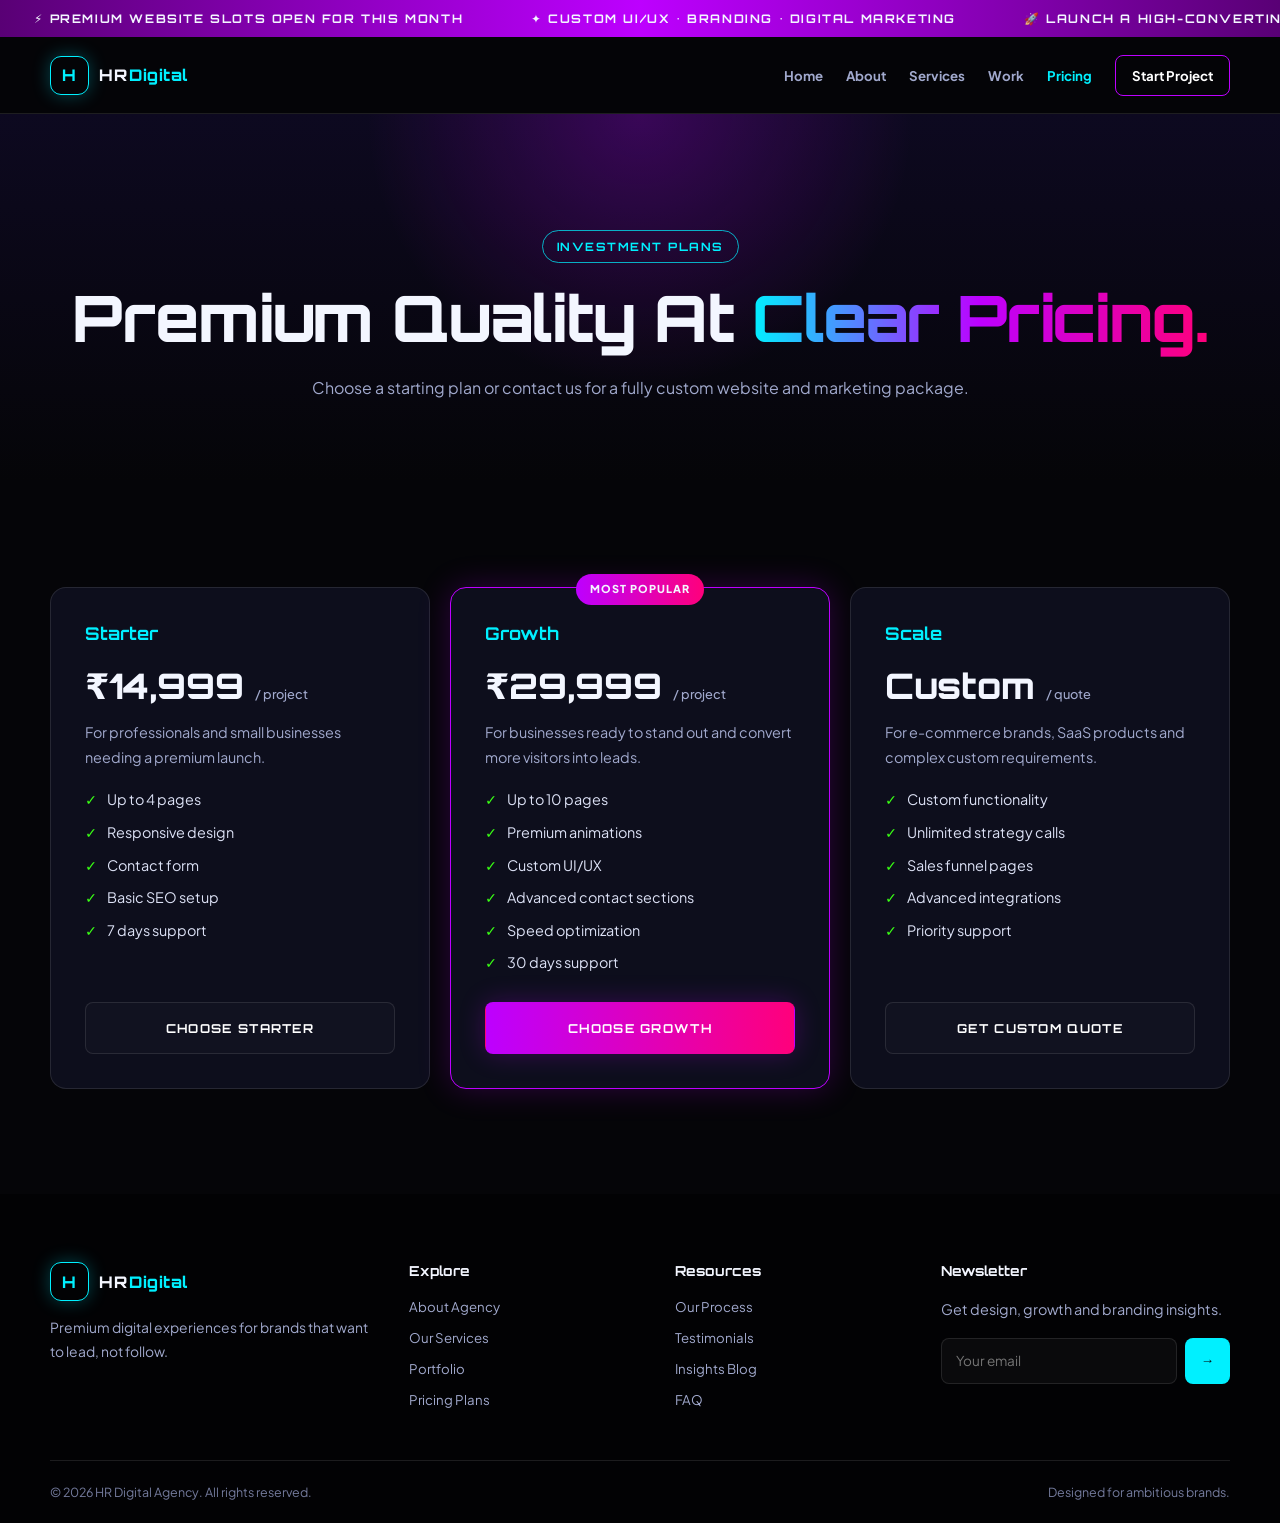
==== pricing.html @ e596157b "Add files via upload" ====
<!DOCTYPE html><html lang="en"><head><meta charset="UTF-8"><meta name="viewport" content="width=device-width, initial-scale=1.0"><meta name="description" content="HR Digital — Premium website creator and digital marketing agency."><title>Pricing — HR Digital</title><link rel="icon" href="favicon.svg" type="image/svg+xml"><link rel="stylesheet" href="style.css"></head><body><div class="scarcity-ticker"><div class="ticker-wrap"><div class="ticker-item">⚡ Premium website slots open for this month</div><div class="ticker-item">✦ Custom UI/UX • Branding • Digital Marketing</div><div class="ticker-item">🚀 Launch a high-converting digital presence</div><div class="ticker-item">⚡ Premium website slots open for this month</div><div class="ticker-item">✦ Custom UI/UX • Branding • Digital Marketing</div><div class="ticker-item">🚀 Launch a high-converting digital presence</div></div></div><header class="site-header"><div class="container navbar"><a href="index.html" class="logo"><span class="logo-mark">H</span>HR<span>Digital</span></a><button class="menu-toggle" aria-label="Open Menu">☰</button><ul class="nav-links"><li><a href="index.html">Home</a></li><li><a href="about.html">About</a></li><li><a href="services.html">Services</a></li><li><a href="portfolio.html">Work</a></li><li><a href="pricing.html">Pricing</a></li><li><a class="nav-cta" href="contact.html">Start Project</a></li></ul></div></header><main><section class="page-hero"><div class="container"><span class="eyebrow">Investment Plans</span><h1>Premium Quality At <span class="gradient-text">Clear Pricing.</span></h1><p>Choose a starting plan or contact us for a fully custom website and marketing package.</p></div></section><section class="section"><div class="container"><div class="pricing-grid"><article class="price-card reveal"><h3 class="plan-name">Starter</h3><div class="plan-price">₹14,999 <small>/ project</small></div><p class="plan-desc">For professionals and small businesses needing a premium launch.</p><ul class="plan-features"><li>Up to 4 pages</li><li>Responsive design</li><li>Contact form</li><li>Basic SEO setup</li><li>7 days support</li></ul><a href="contact.html" class="btn-outline">Choose Starter</a></article><article class="price-card featured reveal"><span class="popular-label">MOST POPULAR</span><h3 class="plan-name">Growth</h3><div class="plan-price">₹29,999 <small>/ project</small></div><p class="plan-desc">For businesses ready to stand out and convert more visitors into leads.</p><ul class="plan-features"><li>Up to 10 pages</li><li>Premium animations</li><li>Custom UI/UX</li><li>Advanced contact sections</li><li>Speed optimization</li><li>30 days support</li></ul><a href="contact.html" class="btn-neon btn-purple">Choose Growth</a></article><article class="price-card reveal"><h3 class="plan-name">Scale</h3><div class="plan-price">Custom <small>/ quote</small></div><p class="plan-desc">For e-commerce brands, SaaS products and complex custom requirements.</p><ul class="plan-features"><li>Custom functionality</li><li>Unlimited strategy calls</li><li>Sales funnel pages</li><li>Advanced integrations</li><li>Priority support</li></ul><a href="contact.html" class="btn-outline">Get Custom Quote</a></article></div></div></section></main><footer class="footer-agency"><div class="container"><div class="footer-grid"><div class="footer-brand"><a href="index.html" class="logo"><span class="logo-mark">H</span>HR<span>Digital</span></a><p>Premium digital experiences for brands that want to lead, not follow.</p></div><div><h4 class="footer-title">Explore</h4><ul class="footer-links"><li><a href="about.html">About Agency</a></li><li><a href="services.html">Our Services</a></li><li><a href="portfolio.html">Portfolio</a></li><li><a href="pricing.html">Pricing Plans</a></li></ul></div><div><h4 class="footer-title">Resources</h4><ul class="footer-links"><li><a href="process.html">Our Process</a></li><li><a href="testimonials.html">Testimonials</a></li><li><a href="blog.html">Insights Blog</a></li><li><a href="faq.html">FAQ</a></li></ul></div><div><h4 class="footer-title">Newsletter</h4><p class="card-text">Get design, growth and branding insights.</p><form class="footer-newsletter"><input type="email" name="newsletter-email" placeholder="Your email" aria-label="Your email" required><button type="submit">→</button></form></div></div><div class="footer-bottom"><span>© 2026 HR Digital Agency. All rights reserved.</span><span>Designed for ambitious brands.</span></div></div></footer><script src="script.js"></script></body></html>
---- style.css ----
@import url("https://fonts.googleapis.com/css2?family=Orbitron:wght@500;600;700;800;900&family=Plus+Jakarta+Sans:wght@400;500;600;700;800&display=swap");
:root{--bg:#050508;--deep:#080812;--card:#0d0e1c;--blue:#00f0ff;--purple:#bd00ff;--lime:#39ff14;--pink:#ff007b;--text:#f3f6ff;--muted:#a1a9cd;--border:rgba(255,255,255,.1);--display:"Orbitron",system-ui,sans-serif;--body:"Plus Jakarta Sans",system-ui,-apple-system,"Segoe UI",sans-serif}
*{box-sizing:border-box;margin:0;padding:0}
html{scroll-behavior:smooth}
body{background:var(--bg);color:var(--text);font-family:var(--body);line-height:1.5;overflow-x:hidden}
a{color:inherit;text-decoration:none}
img{max-width:100%;display:block}
.container{width:min(1180px,calc(100% - 40px));margin:auto}
:focus-visible{outline:2px solid var(--blue);outline-offset:3px}

/* Ticker */
.scarcity-ticker{overflow:hidden;padding:11px 0;background:linear-gradient(90deg,#590075,var(--purple),#590075);white-space:nowrap}
.ticker-wrap{display:flex;width:max-content;animation:marquee 28s linear infinite}
.ticker-item{padding:0 34px;font:700 .74rem var(--display);letter-spacing:1.6px;text-transform:uppercase}
@keyframes marquee{to{transform:translateX(-50%)}}

/* Header */
.site-header{position:sticky;top:0;z-index:99;border-bottom:1px solid var(--border);background:rgba(5,5,8,.9);backdrop-filter:blur(16px)}
.navbar{min-height:76px;display:flex;align-items:center;justify-content:space-between;gap:25px}
.logo{display:flex;align-items:center;gap:10px;font:800 1rem var(--display);letter-spacing:.5px}
.logo-mark{display:grid;place-items:center;width:39px;height:39px;border:1px solid var(--blue);border-radius:11px;color:var(--blue);box-shadow:0 0 18px rgba(0,240,255,.28)}
.logo>span:last-child{color:var(--blue);margin-left:-8px}
.nav-links{display:flex;align-items:center;gap:23px;list-style:none}
.nav-links a{color:var(--muted);font-size:.83rem;font-weight:700;transition:color .2s}
.nav-links a:hover,.nav-links a.active{color:var(--blue)}
.nav-links a.nav-cta{padding:11px 16px;border:1px solid var(--purple);border-radius:8px;color:#fff}
.nav-links a.nav-cta:hover{background:var(--purple);color:#fff}
.menu-toggle{display:none;border:0;background:transparent;color:#fff;font-size:1.6rem;cursor:pointer}

/* Buttons */
.btn-neon,.btn-outline{display:inline-flex;align-items:center;justify-content:center;min-height:52px;padding:14px 24px;border:1px solid transparent;border-radius:8px;font:700 .77rem var(--display);letter-spacing:1.3px;text-transform:uppercase;transition:.3s;cursor:pointer;text-align:center}
.btn-neon:hover,.btn-outline:hover{transform:translateY(-4px)}
.btn-neon{color:#061014;background:linear-gradient(90deg,var(--blue),#7ff8ff);box-shadow:0 0 27px rgba(0,240,255,.24)}
.btn-neon.btn-purple{color:#fff;background:linear-gradient(90deg,var(--purple),var(--pink));box-shadow:0 0 27px rgba(189,0,255,.24)}
.btn-outline{border-color:var(--border);color:#fff;background:rgba(255,255,255,.02)}
.btn-outline:hover{border-color:var(--blue);color:var(--blue)}
.gradient-text{background:linear-gradient(90deg,var(--blue),var(--purple),var(--pink));-webkit-background-clip:text;background-clip:text;-webkit-text-fill-color:transparent;color:transparent}

/* Hero */
.hero{position:relative;display:grid;min-height:calc(100vh - 120px);place-items:center;overflow:hidden;text-align:center;background:radial-gradient(circle at 50% 30%,rgba(104,16,169,.3),transparent 30%),radial-gradient(circle at 10% 90%,rgba(0,240,255,.11),transparent 28%),var(--bg)}
.hero:before{position:absolute;inset:-20%;content:"";background-image:linear-gradient(rgba(0,240,255,.05) 1px,transparent 1px),linear-gradient(90deg,rgba(0,240,255,.05) 1px,transparent 1px);background-size:52px 52px;transform:perspective(700px) rotateX(62deg);animation:grid 17s linear infinite}
@keyframes grid{to{background-position:0 900px}}
.hero-content{position:relative;width:min(980px,calc(100% - 40px));padding:95px 0}
.agency-badge,.eyebrow{display:inline-block;margin-bottom:20px;padding:8px 14px;border:1px solid rgba(0,240,255,.72);border-radius:100px;color:var(--blue);font:700 .72rem var(--display);letter-spacing:1.5px;text-transform:uppercase}
.hero-title,.page-hero h1{margin-bottom:21px;font:800 clamp(2.2rem,7vw,5.2rem)/1.1 var(--display);letter-spacing:-1.5px}
.hero-title span{background:linear-gradient(90deg,var(--blue),var(--purple),var(--pink));-webkit-background-clip:text;background-clip:text;-webkit-text-fill-color:transparent}
.hero-subtitle{max-width:730px;margin:0 auto 34px;color:var(--muted);font-size:1.06rem;line-height:1.8}
.cta-group{display:flex;justify-content:center;flex-wrap:wrap;gap:14px}
.hero-trust{display:flex;justify-content:center;flex-wrap:wrap;gap:20px;margin-top:44px;color:#bac2e4;font-size:.81rem}
.hero-trust span:before{content:"✦";margin-right:8px;color:var(--lime)}

/* Sections */
.section{padding:105px 0}
.section-dark{background:linear-gradient(180deg,var(--bg),var(--deep))}
.section-header{max-width:760px;margin:0 auto 52px;text-align:center}
.section-header h2{margin-bottom:15px;font:800 clamp(1.8rem,4vw,3.1rem)/1.15 var(--display);letter-spacing:-1px}
.section-desc{color:var(--muted);line-height:1.75}
.page-hero{padding:116px 0 80px;text-align:center;background:radial-gradient(circle at 50% 0,rgba(189,0,255,.25),transparent 37%),linear-gradient(180deg,#0d0920,var(--bg))}
.page-hero h1{font-size:clamp(2.1rem,6vw,4rem)}
.page-hero p{max-width:720px;margin:auto;color:var(--muted);line-height:1.75}

/* Cards */
.grid-container{display:grid;grid-template-columns:repeat(3,1fr);gap:21px}
.premium-card{padding:29px;border:1px solid var(--border);border-radius:15px;background:linear-gradient(145deg,#111225,#080812);transition:transform .35s,border-color .35s,box-shadow .35s}
.premium-card:hover,.portfolio-card:hover,.blog-card:hover,.testimonial-card:hover{transform:translateY(-8px);border-color:var(--blue);box-shadow:0 0 32px rgba(0,240,255,.17)}
.card-icon{display:grid;place-items:center;width:50px;height:50px;margin-bottom:21px;border:1px solid rgba(0,240,255,.52);border-radius:12px;color:var(--blue);font-size:1.3rem}
.card-badge{display:block;margin-bottom:11px;color:var(--lime);font-size:.71rem;font-weight:800;letter-spacing:1.2px;text-transform:uppercase}
.card-title{margin-bottom:12px;font:700 1.25rem var(--display)}
.card-text{color:var(--muted);font-size:.9rem;line-height:1.7}
.card-link{display:inline-block;margin-top:22px;color:var(--lime);font-size:.82rem;font-weight:800}
.card-link:hover{text-decoration:underline}

/* Stats */
.stats-grid{display:grid;grid-template-columns:repeat(4,1fr);gap:16px}
.stat-card{padding:29px 18px;border:1px solid var(--border);border-radius:13px;text-align:center;background:rgba(255,255,255,.02)}
.stat-number{margin-bottom:8px;color:var(--blue);font:800 2.2rem var(--display)}
.stat-label{color:var(--muted);font-size:.82rem}

/* CTA */
.bottom-cta{padding:74px 0;text-align:center;background:radial-gradient(circle at center,rgba(189,0,255,.3),transparent 45%),#07070e;border-block:1px solid var(--border)}
.bottom-cta h2{margin-bottom:14px;font:800 clamp(1.7rem,4vw,2.9rem)/1.2 var(--display)}
.bottom-cta p{max-width:620px;margin:0 auto 27px;color:var(--muted);line-height:1.7}

/* About */
.about-layout{display:grid;grid-template-columns:1fr 1fr;align-items:center;gap:54px}
.about-visual{position:relative;min-height:410px;border:1px solid var(--border);border-radius:20px;background:radial-gradient(circle at 30% 20%,rgba(0,240,255,.34),transparent 26%),radial-gradient(circle at 70% 70%,rgba(189,0,255,.35),transparent 35%),#0c0d1e}
.about-visual:after{position:absolute;inset:64px;display:grid;place-items:center;content:"HR";border:1px solid rgba(0,240,255,.55);border-radius:18px;font:800 clamp(3.5rem,10vw,6.3rem) var(--display);text-shadow:0 0 30px var(--blue);transform:rotate(7deg)}
.about-content h2{margin-bottom:18px;font:800 clamp(1.8rem,3vw,2.8rem)/1.16 var(--display)}
.about-content p{margin-bottom:17px;color:var(--muted);line-height:1.8}
.check-list{display:grid;gap:12px;margin:25px 0;list-style:none}
.check-list li:before{content:"✓";margin-right:10px;color:var(--lime);font-weight:900}

/* Portfolio */
.portfolio-grid{display:grid;grid-template-columns:repeat(3,1fr);gap:20px}
.portfolio-card{position:relative;min-height:330px;overflow:hidden;border:1px solid var(--border);border-radius:16px;background:radial-gradient(circle at 20% 10%,#ff4e88,transparent 35%),#140a20;transition:transform .35s,border-color .35s,box-shadow .35s}
.portfolio-card:nth-child(2){background:radial-gradient(circle at 70% 30%,#00d9ff,transparent 37%),#06131c}
.portfolio-card:nth-child(3){background:radial-gradient(circle at 50% 80%,#9e3cff,transparent 40%),#10091a}
.portfolio-card:nth-child(4){background:radial-gradient(circle at 30% 30%,#39ff14,transparent 38%),#0c1709}
.portfolio-card:nth-child(5){background:radial-gradient(circle at 60% 20%,#ffc400,transparent 38%),#191306}
.portfolio-card:nth-child(6){background:radial-gradient(circle at 50% 50%,#00f0ff,transparent 32%),#081127}
.portfolio-card:after{position:absolute;inset:0;content:"";background:linear-gradient(180deg,transparent 32%,rgba(0,0,0,.92))}
.portfolio-content{position:absolute;z-index:1;right:24px;bottom:23px;left:24px}
.portfolio-tag{display:inline-block;margin-bottom:8px;color:var(--lime);font-size:.7rem;font-weight:800;letter-spacing:1.2px;text-transform:uppercase}
.portfolio-content h3{margin-bottom:6px;font:700 1.2rem var(--display)}
.portfolio-content p{color:#c6cce6;font-size:.88rem}

/* Pricing */
.pricing-grid{display:grid;grid-template-columns:repeat(3,1fr);gap:20px;align-items:stretch}
.price-card{position:relative;display:flex;flex-direction:column;padding:34px;border:1px solid var(--border);border-radius:16px;background:var(--card)}
.price-card.featured{border-color:var(--purple);box-shadow:0 0 32px rgba(189,0,255,.22);transform:translateY(-13px)}
.popular-label{position:absolute;top:-14px;left:50%;padding:7px 14px;border-radius:99px;background:linear-gradient(90deg,var(--purple),var(--pink));font-size:.68rem;font-weight:800;letter-spacing:1px;transform:translateX(-50%);white-space:nowrap}
.plan-name{color:var(--blue);font:700 1.1rem var(--display)}
.plan-price{margin:19px 0 12px;font:800 2.2rem var(--display)}
.plan-price small{color:var(--muted);font:500 .8rem var(--body)}
.plan-desc{margin-bottom:20px;color:var(--muted);font-size:.9rem;line-height:1.7}
.plan-features{display:grid;gap:11px;margin-bottom:28px;list-style:none;color:#dce1f5;font-size:.9rem}
.plan-features li:before{content:"✓";margin-right:10px;color:var(--lime);font-weight:900}
.price-card .btn-neon,.price-card .btn-outline{margin-top:auto}

/* Process */
.process-layout{display:grid;grid-template-columns:1fr 1.1fr;align-items:start;gap:54px}
.process-content h2{margin-bottom:18px;font:800 clamp(1.8rem,3vw,2.8rem)/1.16 var(--display)}
.process-content p{margin-bottom:26px;color:var(--muted);line-height:1.8}
.process-steps{display:grid;gap:17px}
.process-step{display:grid;grid-template-columns:58px 1fr;gap:16px;padding:20px;border:1px solid var(--border);border-radius:13px;background:rgba(255,255,255,.02)}
.step-number{display:grid;place-items:center;width:49px;height:49px;border-radius:13px;color:var(--blue);background:rgba(0,240,255,.08);font:800 .86rem var(--display)}
.process-step h3{margin-bottom:7px;font:700 .98rem var(--display)}
.process-step p{color:var(--muted);font-size:.9rem;line-height:1.7}

/* Testimonials */
.testimonial-grid{display:grid;grid-template-columns:repeat(3,1fr);gap:21px}
.testimonial-card{padding:29px;border:1px solid var(--border);border-radius:15px;background:linear-gradient(145deg,#111225,#080812);transition:transform .35s,border-color .35s,box-shadow .35s}
.stars{margin-bottom:16px;color:#ffc400;letter-spacing:2px}
.testimonial-text{margin-bottom:24px;color:#dce1f5;font-style:italic;line-height:1.75}
.client{display:flex;align-items:center;gap:12px}
.client-avatar{display:grid;place-items:center;flex:none;width:44px;height:44px;border-radius:50%;color:#061014;background:linear-gradient(135deg,var(--blue),var(--purple));font-weight:800}
.client strong{display:block;font-size:.92rem}
.client span{color:var(--muted);font-size:.78rem}

/* Blog */
.blog-grid{display:grid;grid-template-columns:repeat(3,1fr);gap:21px}
.blog-card{overflow:hidden;border:1px solid var(--border);border-radius:15px;background:var(--card);transition:transform .35s,border-color .35s,box-shadow .35s}
.blog-visual{height:190px;background:linear-gradient(135deg,rgba(0,240,255,.7),rgba(189,0,255,.78))}
.blog-card:nth-child(2) .blog-visual{background:linear-gradient(135deg,#ff007b,#ff9500)}
.blog-card:nth-child(3) .blog-visual{background:linear-gradient(135deg,#39ff14,#00b8ff)}
.blog-content{padding:24px}
.blog-meta{display:block;margin-bottom:12px;color:var(--lime);font-size:.72rem;font-weight:800;letter-spacing:1px;text-transform:uppercase}
.blog-content h3{margin-bottom:12px;font:700 1.05rem/1.45 var(--display)}
.blog-content p{color:var(--muted);font-size:.9rem;line-height:1.7}

/* FAQ */
.faq-wrap{max-width:860px}
.faq-item{overflow:hidden;margin-bottom:14px;border:1px solid var(--border);border-radius:12px;background:var(--card)}
.faq-question{display:flex;width:100%;justify-content:space-between;align-items:center;gap:16px;padding:21px 22px;border:0;color:#fff;background:transparent;font:700 .95rem var(--body);text-align:left;cursor:pointer}
.faq-question span{flex:none;color:var(--blue);font-size:1.4rem;line-height:1;transition:transform .3s}
.faq-answer{display:grid;grid-template-rows:0fr;transition:grid-template-rows .35s}
.faq-answer>div{overflow:hidden}
.faq-answer p{padding:0 22px;color:var(--muted);line-height:1.75}
.faq-item.active .faq-answer{grid-template-rows:1fr}
.faq-item.active .faq-answer p{padding-bottom:22px}
.faq-item.active .faq-question span{transform:rotate(45deg)}

/* Contact */
.contact-layout{display:grid;grid-template-columns:1fr 1.2fr;align-items:start;gap:54px}
.contact-info h2{margin-bottom:18px;font:800 clamp(1.7rem,3vw,2.6rem)/1.2 var(--display)}
.contact-info p{color:var(--muted);line-height:1.8}
.contact-details{display:grid;gap:14px;margin-top:26px}
.contact-detail{padding:16px;border-left:2px solid var(--blue);border-radius:0 9px 9px 0;background:rgba(0,240,255,.04)}
.contact-detail strong{display:block;margin-bottom:4px;font-size:.82rem}
.contact-detail span{color:var(--muted);font-size:.85rem}
.contact-form{padding:33px;border:1px solid var(--border);border-radius:16px;background:linear-gradient(145deg,#111225,#080812)}
.form-grid{display:grid;grid-template-columns:1fr 1fr;gap:15px}
.form-group.full{grid-column:1/-1}
.form-group label{display:block;margin-bottom:8px;color:#dce2fa;font-size:.78rem;font-weight:700}
.form-control{width:100%;padding:14px 15px;border:1px solid var(--border);border-radius:8px;outline:none;color:#fff;background:rgba(255,255,255,.035);font:inherit;font-size:.92rem}
.form-control:focus{border-color:var(--blue);box-shadow:0 0 0 3px rgba(0,240,255,.08)}
.form-control::placeholder{color:#6f7699}
select.form-control option{color:#fff;background:#0d0e1c}
textarea.form-control{min-height:130px;resize:vertical}
.form-status{margin-top:14px;padding:12px 14px;border-radius:8px;font-size:.88rem;line-height:1.5}
.form-status.success{color:#c7ffbc;background:rgba(57,255,20,.11);border:1px solid rgba(57,255,20,.35)}
.form-status.error{color:#ffd0e5;background:rgba(255,0,123,.12);border:1px solid rgba(255,0,123,.35)}

/* Footer */
.footer-agency{padding:68px 0 22px;background:#020204}
.footer-grid{display:grid;grid-template-columns:1.4fr 1fr 1fr 1.25fr;gap:35px;margin-bottom:50px}
.footer-brand p{margin-top:15px;color:var(--muted);font-size:.87rem;line-height:1.7}
.footer-title{margin-bottom:18px;font:700 .86rem var(--display)}
.footer-links{display:grid;gap:11px;list-style:none}
.footer-links li{color:var(--muted);font-size:.83rem}
.footer-links a:hover{color:var(--blue)}
.footer-newsletter{display:flex;gap:8px;margin-top:16px}
.footer-newsletter input{flex:1;min-width:0;padding:12px 14px;border:1px solid var(--border);border-radius:8px;outline:none;color:#fff;background:rgba(255,255,255,.035);font:inherit;font-size:.85rem}
.footer-newsletter input:focus{border-color:var(--blue)}
.footer-newsletter button{padding:0 16px;border:0;border-radius:8px;color:#061014;background:var(--blue);font-weight:800;cursor:pointer}
.footer-bottom{display:flex;justify-content:space-between;gap:20px;padding-top:22px;border-top:1px solid var(--border);color:#747b9d;font-size:.78rem}

/* 404 */
.error-page{display:grid;min-height:100vh;place-items:center;padding:25px;background:radial-gradient(circle at center,rgba(189,0,255,.25),transparent 42%),var(--bg)}
.error-card{max-width:650px;padding:55px 35px;border:1px solid var(--border);border-radius:20px;text-align:center;background:linear-gradient(145deg,#111225,#080812)}
.error-card h1{margin-bottom:16px;font:800 clamp(2.2rem,7vw,4.3rem)/1.1 var(--display)}
.error-card h1 span{color:var(--blue)}
.error-card p{margin-bottom:28px;color:var(--muted);line-height:1.75}

/* Scroll reveal (only hidden when JS is running) */
.js .reveal{opacity:0;transform:translateY(25px);transition:opacity .65s,transform .65s}
.js .reveal.in-view{opacity:1;transform:none}
@media(prefers-reduced-motion:reduce){*{animation:none!important;transition:none!important}.js .reveal{opacity:1;transform:none}}

/* Responsive */
@media(max-width:960px){
.grid-container,.portfolio-grid,.pricing-grid,.testimonial-grid,.blog-grid{grid-template-columns:repeat(2,1fr)}
.stats-grid{grid-template-columns:repeat(2,1fr)}
.about-layout,.process-layout,.contact-layout{grid-template-columns:1fr}
.footer-grid{grid-template-columns:repeat(2,1fr)}
.price-card.featured{transform:none}
.menu-toggle{display:block}
.nav-links{position:fixed;top:76px;right:0;width:min(330px,90vw);height:calc(100vh - 76px);align-items:flex-start;flex-direction:column;gap:22px;padding:32px;border-left:1px solid var(--border);background:#080812;overflow-y:auto;opacity:0;transform:translateY(-8px);visibility:hidden;transition:opacity .25s,transform .25s,visibility .25s}
.nav-links.open{opacity:1;transform:none;visibility:visible}
}
@media(max-width:620px){
.container{width:calc(100% - 30px)}
.section{padding:74px 0}
.grid-container,.portfolio-grid,.pricing-grid,.testimonial-grid,.blog-grid,.stats-grid,.footer-grid,.form-grid{grid-template-columns:1fr}
.form-group.full{grid-column:auto}
.footer-bottom{flex-direction:column}
.hero-content{padding:80px 0}
.navbar{min-height:70px}
.nav-links{top:70px;height:calc(100vh - 70px)}
.contact-form{padding:22px}
}
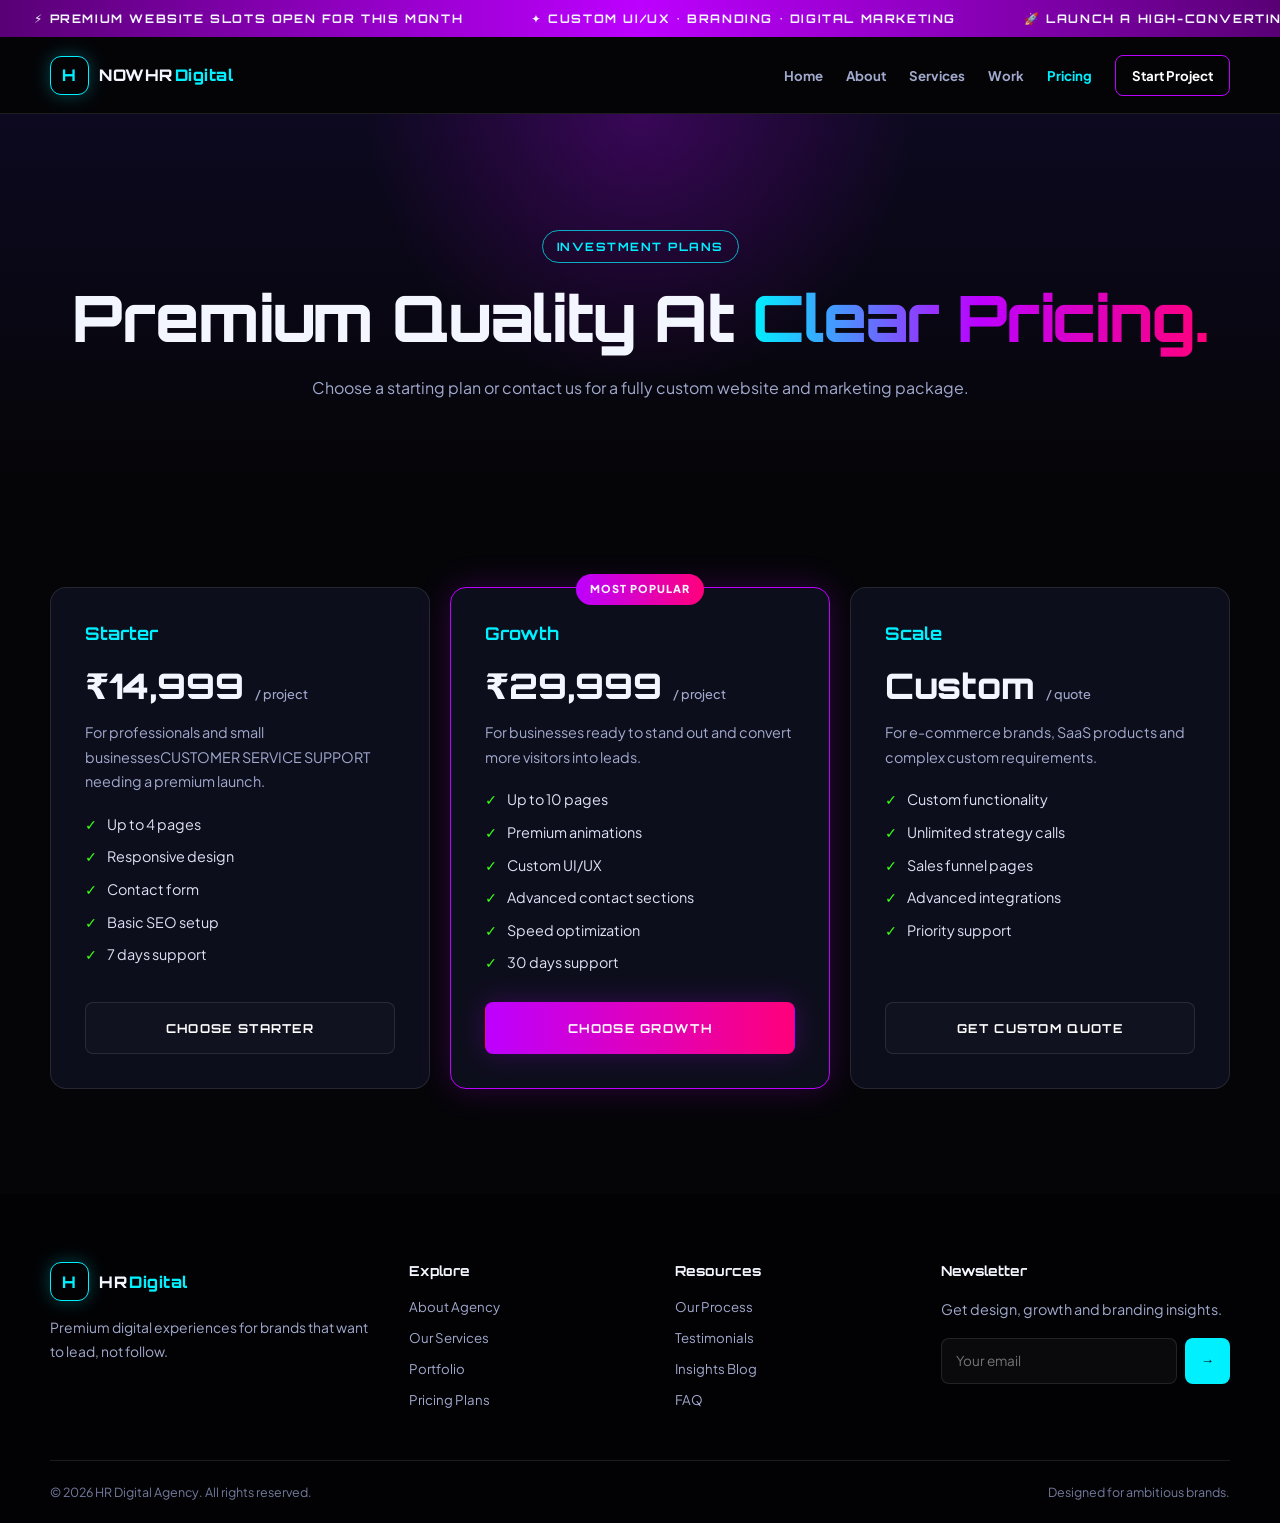
==== commit 0bfec4de: "Update pricing.html" ====
--- a/pricing.html
+++ b/pricing.html
@@ -1 +1 @@
-<!DOCTYPE html><html lang="en"><head><meta charset="UTF-8"><meta name="viewport" content="width=device-width, initial-scale=1.0"><meta name="description" content="HR Digital — Premium website creator and digital marketing agency."><title>Pricing — HR Digital</title><link rel="icon" href="favicon.svg" type="image/svg+xml"><link rel="stylesheet" href="style.css"></head><body><div class="scarcity-ticker"><div class="ticker-wrap"><div class="ticker-item">⚡ Premium website slots open for this month</div><div class="ticker-item">✦ Custom UI/UX • Branding • Digital Marketing</div><div class="ticker-item">🚀 Launch a high-converting digital presence</div><div class="ticker-item">⚡ Premium website slots open for this month</div><div class="ticker-item">✦ Custom UI/UX • Branding • Digital Marketing</div><div class="ticker-item">🚀 Launch a high-converting digital presence</div></div></div><header class="site-header"><div class="container navbar"><a href="index.html" class="logo"><span class="logo-mark">H</span>HR<span>Digital</span></a><button class="menu-toggle" aria-label="Open Menu">☰</button><ul class="nav-links"><li><a href="index.html">Home</a></li><li><a href="about.html">About</a></li><li><a href="services.html">Services</a></li><li><a href="portfolio.html">Work</a></li><li><a href="pricing.html">Pricing</a></li><li><a class="nav-cta" href="contact.html">Start Project</a></li></ul></div></header><main><section class="page-hero"><div class="container"><span class="eyebrow">Investment Plans</span><h1>Premium Quality At <span class="gradient-text">Clear Pricing.</span></h1><p>Choose a starting plan or contact us for a fully custom website and marketing package.</p></div></section><section class="section"><div class="container"><div class="pricing-grid"><article class="price-card reveal"><h3 class="plan-name">Starter</h3><div class="plan-price">₹14,999 <small>/ project</small></div><p class="plan-desc">For professionals and small businesses needing a premium launch.</p><ul class="plan-features"><li>Up to 4 pages</li><li>Responsive design</li><li>Contact form</li><li>Basic SEO setup</li><li>7 days support</li></ul><a href="contact.html" class="btn-outline">Choose Starter</a></article><article class="price-card featured reveal"><span class="popular-label">MOST POPULAR</span><h3 class="plan-name">Growth</h3><div class="plan-price">₹29,999 <small>/ project</small></div><p class="plan-desc">For businesses ready to stand out and convert more visitors into leads.</p><ul class="plan-features"><li>Up to 10 pages</li><li>Premium animations</li><li>Custom UI/UX</li><li>Advanced contact sections</li><li>Speed optimization</li><li>30 days support</li></ul><a href="contact.html" class="btn-neon btn-purple">Choose Growth</a></article><article class="price-card reveal"><h3 class="plan-name">Scale</h3><div class="plan-price">Custom <small>/ quote</small></div><p class="plan-desc">For e-commerce brands, SaaS products and complex custom requirements.</p><ul class="plan-features"><li>Custom functionality</li><li>Unlimited strategy calls</li><li>Sales funnel pages</li><li>Advanced integrations</li><li>Priority support</li></ul><a href="contact.html" class="btn-outline">Get Custom Quote</a></article></div></div></section></main><footer class="footer-agency"><div class="container"><div class="footer-grid"><div class="footer-brand"><a href="index.html" class="logo"><span class="logo-mark">H</span>HR<span>Digital</span></a><p>Premium digital experiences for brands that want to lead, not follow.</p></div><div><h4 class="footer-title">Explore</h4><ul class="footer-links"><li><a href="about.html">About Agency</a></li><li><a href="services.html">Our Services</a></li><li><a href="portfolio.html">Portfolio</a></li><li><a href="pricing.html">Pricing Plans</a></li></ul></div><div><h4 class="footer-title">Resources</h4><ul class="footer-links"><li><a href="process.html">Our Process</a></li><li><a href="testimonials.html">Testimonials</a></li><li><a href="blog.html">Insights Blog</a></li><li><a href="faq.html">FAQ</a></li></ul></div><div><h4 class="footer-title">Newsletter</h4><p class="card-text">Get design, growth and branding insights.</p><form class="footer-newsletter"><input type="email" name="newsletter-email" placeholder="Your email" aria-label="Your email" required><button type="submit">→</button></form></div></div><div class="footer-bottom"><span>© 2026 HR Digital Agency. All rights reserved.</span><span>Designed for ambitious brands.</span></div></div></footer><script src="script.js"></script></body></html>+<!DOCTYPE html><html lang="en"><head><meta charset="UTF-8"><meta name="viewport" content="width=device-width, initial-scale=1.0"><meta name="description" content="NOWHR Digital — Premium website UI/UX DESIGN LAYOUT SEO SERVICES creator and digital marketing agency and grow your business."><title>Pricing — NOWHRDigital</title><link rel="icon" href="favicon.svg" type="image/svg+xml"><link rel="stylesheet" href="style.css"></head><body><div class="scarcity-ticker"><div class="ticker-wrap"><div class="ticker-item">⚡ Premium website slots open for this month</div><div class="ticker-item">✦ Custom UI/UX • Branding • Digital Marketing</div><div class="ticker-item">🚀 Launch a high-converting digital presence</div><div class="ticker-item">⚡ Premium website slots open for this month</div><div class="ticker-item">✦ Custom UI/UX • Branding • Digital Marketing</div><div class="ticker-item">🚀 Launch a high-converting digital presence</div></div></div><header class="site-header"><div class="container navbar"><a href="index.html" class="logo"><span class="logo-mark">H</span>NOWHR<span>Digital</span></a><button class="menu-toggle" aria-label="Open Menu">☰</button><ul class="nav-links"><li><a href="index.html">Home</a></li><li><a href="about.html">About</a></li><li><a href="services.html">Services</a></li><li><a href="portfolio.html">Work</a></li><li><a href="pricing.html">Pricing</a></li><li><a class="nav-cta" href="contact.html">Start Project</a></li></ul></div></header><main><section class="page-hero"><div class="container"><span class="eyebrow">Investment Plans</span><h1>Premium Quality At <span class="gradient-text">Clear Pricing.</span></h1><p>Choose a starting plan or contact us for a fully custom website and marketing package.</p></div></section><section class="section"><div class="container"><div class="pricing-grid"><article class="price-card reveal"><h3 class="plan-name">Starter</h3><div class="plan-price">₹14,999 <small>/ project</small></div><p class="plan-desc">For professionals and small businessesCUSTOMER SERVICE SUPPORT needing a premium launch.</p><ul class="plan-features"><li>Up to 4 pages</li><li>Responsive design</li><li>Contact form</li><li>Basic SEO setup</li><li>7 days support</li></ul><a href="contact.html" class="btn-outline">Choose Starter</a></article><article class="price-card featured reveal"><span class="popular-label">MOST POPULAR</span><h3 class="plan-name">Growth</h3><div class="plan-price">₹29,999 <small>/ project</small></div><p class="plan-desc">For businesses ready to stand out and convert more visitors into leads.</p><ul class="plan-features"><li>Up to 10 pages</li><li>Premium animations</li><li>Custom UI/UX</li><li>Advanced contact sections</li><li>Speed optimization</li><li>30 days support</li></ul><a href="contact.html" class="btn-neon btn-purple">Choose Growth</a></article><article class="price-card reveal"><h3 class="plan-name">Scale</h3><div class="plan-price">Custom <small>/ quote</small></div><p class="plan-desc">For e-commerce brands, SaaS products and complex custom requirements.</p><ul class="plan-features"><li>Custom functionality</li><li>Unlimited strategy calls</li><li>Sales funnel pages</li><li>Advanced integrations</li><li>Priority support</li></ul><a href="contact.html" class="btn-outline">Get Custom Quote</a></article></div></div></section></main><footer class="footer-agency"><div class="container"><div class="footer-grid"><div class="footer-brand"><a href="index.html" class="logo"><span class="logo-mark">H</span>HR<span>Digital</span></a><p>Premium digital experiences for brands that want to lead, not follow.</p></div><div><h4 class="footer-title">Explore</h4><ul class="footer-links"><li><a href="about.html">About Agency</a></li><li><a href="services.html">Our Services</a></li><li><a href="portfolio.html">Portfolio</a></li><li><a href="pricing.html">Pricing Plans</a></li></ul></div><div><h4 class="footer-title">Resources</h4><ul class="footer-links"><li><a href="process.html">Our Process</a></li><li><a href="testimonials.html">Testimonials</a></li><li><a href="blog.html">Insights Blog</a></li><li><a href="faq.html">FAQ</a></li></ul></div><div><h4 class="footer-title">Newsletter</h4><p class="card-text">Get design, growth and branding insights.</p><form class="footer-newsletter"><input type="email" name="newsletter-email" placeholder="Your email" aria-label="Your email" required><button type="submit">→</button></form></div></div><div class="footer-bottom"><span>© 2026 HR Digital Agency. All rights reserved.</span><span>Designed for ambitious brands.</span></div></div></footer><script src="script.js"></script></body></html>
